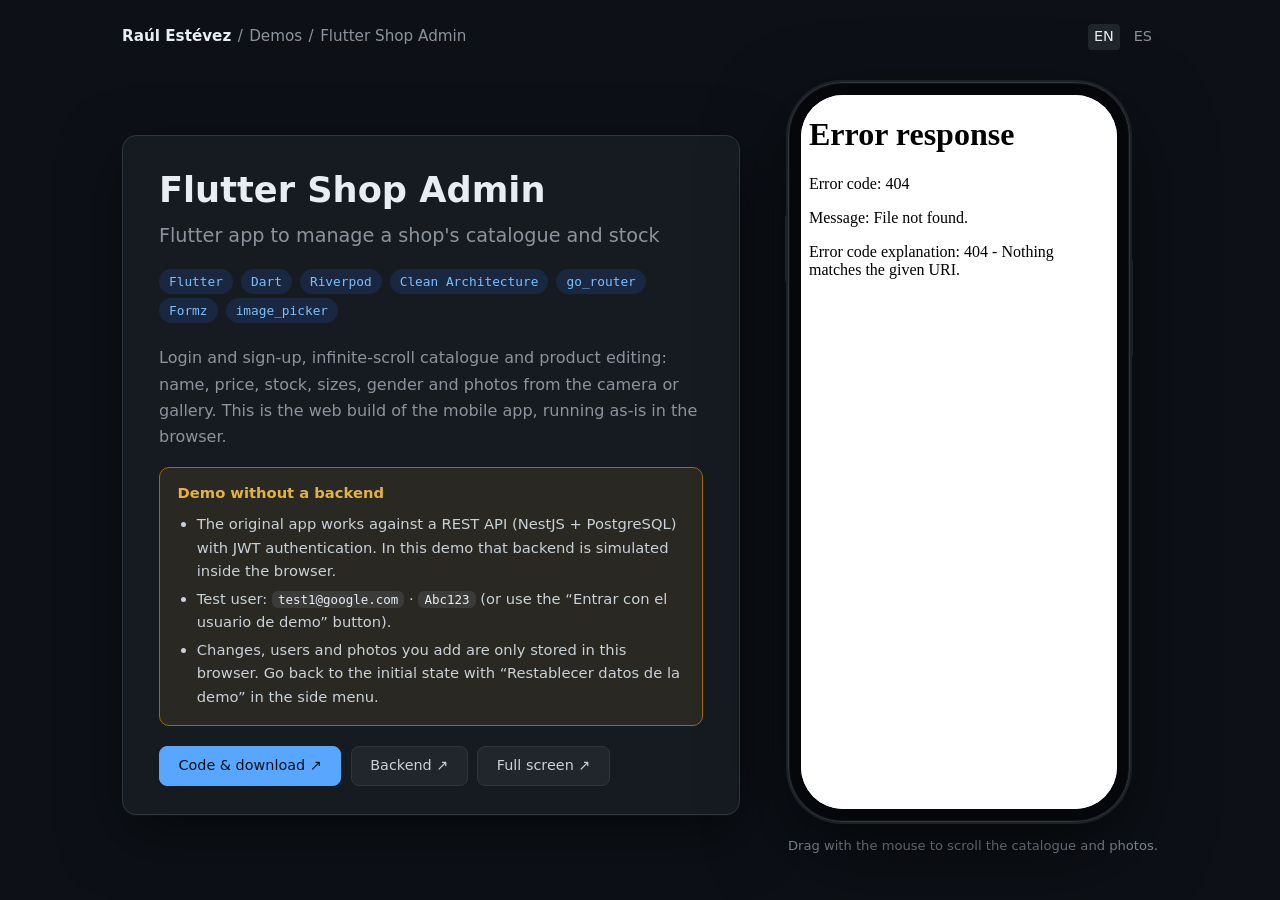
==== showcase/index.html @ 1b55d0d5 "Demo web de Flutter Shop Admin" ====
<!DOCTYPE html>
<html lang="es">
<head>
  <meta charset="UTF-8" />
  <meta name="viewport" content="width=device-width, initial-scale=1, viewport-fit=cover" />
  <title>Flutter Shop Admin · Demo</title>
  <meta name="description" content="Demo web de Flutter Shop Admin, una app Flutter para gestionar el catálogo y el stock de una tienda. Versión con backend simulado en el navegador." />
  <meta name="theme-color" content="#0d1117" />
  <link rel="canonical" href="https://raulesteveza.github.io/demos/Flutter_Shop_Admin/" />
  <link rel="icon" type="image/png" href="app/favicon.png" />
  <!--
    Página de presentación de la demo. Se publica en demos/Flutter_Shop_Admin/ y la app
    Flutter compilada en demos/Flutter_Shop_Admin/app/ (ver .github/workflows/deploy-demo.yml).
    Estilos alineados con https://raulesteveza.github.io (css/styles.css), copiados
    aquí para que la página no dependa de cambios en la web.
  -->
  <style>
    :root {
      --page-bg:    #0d1117;
      --window-bg:  #161b22;
      --text:       #e6edf3;
      --muted:      #8b949e;
      --accent:     #58a6ff;
      --btn-bg:     #21262d;
      --btn-text:   #c9d1d9;
      --btn-hover:  #30363d;
      --border:     #30363d;
      --tag-bg:     #1a2740;
      --tag-text:   #79c0ff;
      --warn-bg:    rgba(210, 153, 34, 0.1);
      --warn-border:#9e6a03;
      --warn-text:  #e3b341;
      --phone-w:    390px;
      --phone-h:    844px;
    }

    :root { color-scheme: dark; }

    *, *::before, *::after { box-sizing: border-box; }

    ::-webkit-scrollbar             { width: 8px; height: 8px; }
    ::-webkit-scrollbar-track       { background: transparent; }
    ::-webkit-scrollbar-thumb       { background: var(--border); border-radius: 4px; }
    ::-webkit-scrollbar-thumb:hover { background: var(--muted); }

    html, body { height: 100%; }

    body {
      margin: 0;
      font-family: system-ui, -apple-system, BlinkMacSystemFont, sans-serif;
      background: var(--page-bg);
      color: var(--text);
      line-height: 1.5;
    }

    ::selection { background: rgba(88, 166, 255, 0.25); color: var(--text); }

    a { color: var(--accent); }

    /* ---------- Cabecera (igual que la web) ---------- */

    .container { max-width: 1100px; margin: 0 auto; padding: 1.5rem 2rem; }

    .nav { display: flex; justify-content: space-between; align-items: center; gap: 1rem; }

    .breadcrumb { display: flex; gap: 0.4rem; align-items: center; font-size: 0.95rem; color: var(--muted); }
    .breadcrumb a { color: inherit; text-decoration: none; transition: color 0.15s; }
    .breadcrumb a:hover { color: var(--text); }
    .breadcrumb .logo { color: var(--text); font-weight: 600; }

    .lang { display: flex; gap: 0.5rem; }
    .lang button {
      background: none; border: 0; cursor: pointer; font: inherit;
      color: var(--muted); font-size: 0.9rem; font-weight: 500;
      padding: 2px 6px; border-radius: 4px; transition: color 0.15s;
    }
    .lang button[aria-pressed="true"] { color: var(--text); background: var(--btn-bg); }
    .lang button:hover { color: var(--text); }

    /* ---------- Escritorio: información + móvil ---------- */

    .stage {
      display: grid;
      grid-template-columns: minmax(0, 1fr) auto;
      gap: 3rem;
      align-items: center;
      padding-top: 0.5rem;
      padding-bottom: 1.5rem;
    }

    .window {
      background: var(--window-bg);
      border: 1px solid var(--border);
      border-radius: 14px;
      box-shadow: 0 20px 60px rgba(0, 0, 0, 0.5), 0 1px 0 rgba(255, 255, 255, 0.04);
      padding: 1.75rem 2.25rem;
    }

    h1 { font-size: 2.2rem; margin: 0 0 0.3rem; }
    h2 { font-size: 1.2rem; font-weight: 400; color: var(--muted); margin: 0 0 1rem; }

    .intro { margin: 0.75rem 0; line-height: 1.65; color: var(--muted); max-width: 560px; }

    .tags { margin: 0.5rem 0 1.25rem; }
    .tag {
      display: inline-block; margin: 2px 3px 2px 0; padding: 3px 10px;
      background: var(--tag-bg); color: var(--tag-text); border-radius: 20px;
      font-size: 0.8rem; font-weight: 500;
      font-family: 'SF Mono', 'Fira Code', 'Cascadia Code', monospace;
    }

    .notice {
      border: 1px solid var(--warn-border);
      background: var(--warn-bg);
      border-radius: 10px;
      padding: 0.8rem 1.1rem;
      margin: 1rem 0;
      font-size: 0.92rem;
      line-height: 1.6;
    }
    .notice strong { color: var(--warn-text); }
    .notice ul { margin: 0.5rem 0 0; padding-left: 1.2rem; color: var(--btn-text); }
    .notice li { margin-bottom: 0.25rem; }
    .notice code {
      font-family: 'SF Mono', 'Fira Code', 'Cascadia Code', monospace; font-size: 0.85em;
      background: rgba(110, 118, 129, 0.25); padding: 1px 6px; border-radius: 6px; color: var(--text);
    }

    .actions { display: flex; flex-wrap: wrap; gap: 0.6rem; margin-top: 1.25rem; }

    .btn {
      display: inline-flex; align-items: center; gap: 0.4rem;
      padding: 0.5rem 1.15rem;
      background: var(--btn-bg); color: var(--btn-text);
      border: 1px solid var(--border); border-radius: 8px;
      text-decoration: none; font: inherit; font-weight: 500; font-size: 0.9rem;
      cursor: pointer;
      transition: background-color 0.15s ease, border-color 0.15s ease;
    }
    .btn:hover { background: var(--btn-hover); border-color: var(--muted); }
    .btn:focus-visible { outline: 2px solid var(--accent); outline-offset: 2px; }
    .btn.primary { background: var(--accent); color: #0d1117; border-color: var(--accent); }
    .btn.primary:hover { background: #79c0ff; border-color: #79c0ff; }

    /* ---------- Marco del teléfono ---------- */

    .phone {
      /* Se ajusta a la altura de la ventana manteniendo la proporción del móvil. */
      height: min(var(--phone-h), calc(100dvh - 10rem));
      aspect-ratio: 390 / 844;
      padding: 12px;
      border-radius: 54px;
      background: #05070a;
      border: 1px solid var(--border);
      box-shadow:
        0 0 0 2px #1c2128,
        0 30px 80px rgba(0, 0, 0, 0.6),
        inset 0 0 0 1px rgba(255, 255, 255, 0.05);
      position: relative;
    }
    /* Botones laterales */
    .phone::before, .phone::after {
      content: ""; position: absolute; width: 3px; border-radius: 2px; background: #1c2128;
    }
    .phone::before { left: -4px; top: 18%; height: 9%; box-shadow: 0 calc(100% + 18px) 0 #1c2128; }
    .phone::after  { right: -4px; top: 24%; height: 13%; }

    .phone iframe {
      display: block; width: 100%; height: 100%;
      border: 0; border-radius: 42px; background: #f8f9ff;
    }

    .hint { text-align: center; color: var(--muted); font-size: 0.82rem; margin-top: 0.9rem; }


    /* ---------- Móvil real: la app a pantalla completa ---------- */

    .mobile-only { display: none; }

    @media (max-width: 760px), (max-height: 560px) {
      body { overflow: hidden; }
      header, .stage { display: none; }
      .mobile-only { display: block; }

      .fullscreen-app {
        position: fixed; inset: 0;
        width: 100vw; height: 100dvh;
        border: 0; background: #f8f9ff;
      }

      /* Botón de información, discreto en el borde derecho */
      .info-fab {
        position: fixed; right: 0; top: 50%; transform: translateY(-50%);
        z-index: 2;
        width: 30px; height: 52px;
        border: 1px solid var(--border); border-right: 0;
        border-radius: 12px 0 0 12px;
        background: rgba(22, 27, 34, 0.85); color: var(--text);
        font: 600 1rem/1 Georgia, serif; cursor: pointer;
        backdrop-filter: blur(6px);
      }

      /* Hoja de información */
      .sheet {
        position: fixed; inset: auto 0 0 0; z-index: 3;
        max-height: 88dvh; overflow-y: auto;
        background: var(--window-bg);
        border-top: 1px solid var(--border);
        border-radius: 18px 18px 0 0;
        padding: 1.25rem 1.25rem calc(1.25rem + env(safe-area-inset-bottom));
        box-shadow: 0 -20px 60px rgba(0, 0, 0, 0.6);
        transform: translateY(105%);
        transition: transform 0.25s ease;
      }
      .sheet.open { transform: none; }
      .sheet-backdrop {
        position: fixed; inset: 0; z-index: 2;
        background: rgba(1, 4, 9, 0.6);
        opacity: 0; pointer-events: none; transition: opacity 0.25s ease;
      }
      .sheet-backdrop.open { opacity: 1; pointer-events: auto; }
      .sheet h1 { font-size: 1.6rem; }
      .sheet .grabber { width: 40px; height: 4px; border-radius: 2px; background: var(--border); margin: -0.25rem auto 1rem; }
      .sheet .actions .btn { flex: 1 1 auto; justify-content: center; }
    }
  </style>
</head>
<body>

  <!-- ========== Escritorio ========== -->

  <header class="container">
    <nav class="nav">
      <div class="breadcrumb">
        <a class="logo" href="/">Raúl Estévez</a>
        <span aria-hidden="true">/</span>
        <a href="/demos/" data-i18n="demos">Demos</a>
        <span aria-hidden="true">/</span>
        <span>Flutter Shop Admin</span>
      </div>
      <div class="lang" role="group" aria-label="Idioma / Language">
        <button type="button" data-lang="en">EN</button>
        <button type="button" data-lang="es">ES</button>
      </div>
    </nav>
  </header>

  <main class="container stage">
    <section class="window">
      <!-- La ficha se rellena desde la plantilla #info para compartirla con la versión móvil. -->
      <div data-info></div>
    </section>

    <div>
      <div class="phone">
        <iframe id="desktop-app" title="Flutter Shop Admin" loading="eager" allow="clipboard-write"></iframe>
      </div>
      <p class="hint" data-i18n="hint">Arrastra con el ratón para desplazarte por los carruseles.</p>
    </div>
  </main>

  <!-- ========== Móvil real ========== -->

  <div class="mobile-only">
    <iframe id="mobile-app" class="fullscreen-app" title="Flutter Shop Admin"></iframe>
    <button type="button" class="info-fab" aria-label="Información" data-open-sheet>i</button>
    <div class="sheet-backdrop" data-close-sheet></div>
    <aside class="sheet" aria-label="Información">
      <div class="grabber"></div>
      <div data-info></div>
      <div class="actions">
        <button type="button" class="btn primary" data-close-sheet data-i18n="view_demo">Ver la demo</button>
      </div>
    </aside>
  </div>

  <!-- Ficha de la demo (común a escritorio y móvil) -->
  <template id="info">
    <h1>Flutter Shop Admin</h1>
    <h2 data-i18n="subtitle">App Flutter para gestionar el catálogo y el stock de una tienda</h2>

    <div class="tags">
      <span class="tag">Flutter</span>
      <span class="tag">Dart</span>
      <span class="tag">Riverpod</span>
      <span class="tag">Clean Architecture</span>
      <span class="tag">go_router</span>
      <span class="tag">Formz</span>
      <span class="tag">image_picker</span>
    </div>

    <p class="intro" data-i18n="intro">
      Inicio de sesión y registro, catálogo con scroll infinito y edición de cada
      producto: nombre, precio, stock, tallas, género y fotos desde la cámara o
      la galería. Esta es la versión web de la app móvil, ejecutándose tal cual en el navegador.
    </p>

    <div class="notice">
      <strong data-i18n="notice_title">Demo sin backend</strong>
      <ul>
        <li data-i18n="notice_api">La app original trabaja contra una API REST (NestJS + PostgreSQL) con autenticación JWT. En esta demo ese backend se simula dentro del navegador.</li>
        <li><span data-i18n="notice_user">Usuario de prueba:</span> <code>test1@google.com</code> · <code>Abc123</code> <span data-i18n="notice_user_hint">(o usa el botón «Entrar con el usuario de demo»).</span></li>
        <li data-i18n="notice_storage">Los cambios, usuarios y fotos que añadas se guardan solo en este navegador. Puedes volver al estado inicial con «Restablecer datos de la demo» en el menú lateral.</li>
      </ul>
    </div>

    <div class="actions">
      <a class="btn primary" href="https://github.com/RaulEstevezA/Flutter_Shop_Admin" target="_blank" rel="noopener" data-i18n="code">Código y descarga ↗</a>
      <a class="btn" href="https://github.com/RaulEstevezA/Flutter_Shop_Admin_Backend" target="_blank" rel="noopener" data-i18n="backend">Backend ↗</a>
      <a class="btn" href="app/" target="_blank" rel="noopener" data-i18n="fullscreen">Pantalla completa ↗</a>
    </div>
  </template>


  <script>
    (function () {
      var APP_URL = 'app/';

      var texts = {
        es: {
          demos: 'Demos',
          hint: 'Arrastra con el ratón para desplazarte por el catálogo y las fotos.',
          subtitle: 'App Flutter para gestionar el catálogo y el stock de una tienda',
          intro: 'Inicio de sesión y registro, catálogo con scroll infinito y edición de cada producto: nombre, precio, stock, tallas, género y fotos desde la cámara o la galería. Esta es la versión web de la app móvil, ejecutándose tal cual en el navegador.',
          notice_title: 'Demo sin backend',
          notice_api: 'La app original trabaja contra una API REST (NestJS + PostgreSQL) con autenticación JWT. En esta demo ese backend se simula dentro del navegador.',
          notice_user: 'Usuario de prueba:',
          notice_user_hint: '(o usa el botón «Entrar con el usuario de demo»).',
          notice_storage: 'Los cambios, usuarios y fotos que añadas se guardan solo en este navegador. Puedes volver al estado inicial con «Restablecer datos de la demo» en el menú lateral.',
          code: 'Código y descarga ↗',
          backend: 'Backend ↗',
          fullscreen: 'Pantalla completa ↗',
          view_demo: 'Ver la demo'
        },
        en: {
          demos: 'Demos',
          hint: 'Drag with the mouse to scroll the catalogue and photos.',
          subtitle: 'Flutter app to manage a shop\'s catalogue and stock',
          intro: 'Login and sign-up, infinite-scroll catalogue and product editing: name, price, stock, sizes, gender and photos from the camera or gallery. This is the web build of the mobile app, running as-is in the browser.',
          notice_title: 'Demo without a backend',
          notice_api: 'The original app works against a REST API (NestJS + PostgreSQL) with JWT authentication. In this demo that backend is simulated inside the browser.',
          notice_user: 'Test user:',
          notice_user_hint: '(or use the “Entrar con el usuario de demo” button).',
          notice_storage: 'Changes, users and photos you add are only stored in this browser. Go back to the initial state with “Restablecer datos de la demo” in the side menu.',
          code: 'Code & download ↗',
          backend: 'Backend ↗',
          fullscreen: 'Full screen ↗',
          view_demo: 'View demo'
        }
      };

      // --- Idioma: misma preferencia que la web (localStorage 'lang') ---

      function readLang() {
        try {
          var stored = localStorage.getItem('lang');
          if (stored === 'es' || stored === 'en') return stored;
        } catch (e) {}
        return (navigator.language || '').slice(0, 2).toLowerCase() === 'es' ? 'es' : 'en';
      }

      var lang = readLang();

      function t(key) { return texts[lang][key] || texts.es[key] || key; }

      function applyLang() {
        document.documentElement.lang = lang;
        document.querySelectorAll('[data-i18n]').forEach(function (el) {
          el.textContent = t(el.dataset.i18n);
        });
        document.querySelectorAll('.lang button').forEach(function (button) {
          button.setAttribute('aria-pressed', String(button.dataset.lang === lang));
        });
      }

      document.querySelectorAll('.lang button').forEach(function (button) {
        button.addEventListener('click', function () {
          lang = button.dataset.lang;
          try { localStorage.setItem('lang', lang); } catch (e) {}
          applyLang();
        });
      });

      // --- Ficha compartida ---

      var template = document.getElementById('info');
      document.querySelectorAll('[data-info]').forEach(function (slot) {
        slot.appendChild(template.content.cloneNode(true));
      });

      // --- Una sola instancia de la app: en el marco o a pantalla completa ---

      var mobileQuery = window.matchMedia('(max-width: 760px), (max-height: 560px)');
      var desktopFrame = document.getElementById('desktop-app');
      var mobileFrame = document.getElementById('mobile-app');

      function mountApp() {
        var active = mobileQuery.matches ? mobileFrame : desktopFrame;
        var inactive = mobileQuery.matches ? desktopFrame : mobileFrame;
        if (inactive.getAttribute('src')) inactive.removeAttribute('src');
        if (!active.getAttribute('src')) active.setAttribute('src', APP_URL);
      }

      mountApp();
      mobileQuery.addEventListener('change', mountApp);

      // --- Hoja de información (móvil): se muestra una vez por sesión ---

      var sheet = document.querySelector('.sheet');
      var backdrop = document.querySelector('.sheet-backdrop');

      function setSheet(open) {
        sheet.classList.toggle('open', open);
        backdrop.classList.toggle('open', open);
      }

      document.querySelectorAll('[data-open-sheet]').forEach(function (el) {
        el.addEventListener('click', function () { setSheet(true); });
      });
      document.querySelectorAll('[data-close-sheet]').forEach(function (el) {
        el.addEventListener('click', function () { setSheet(false); });
      });

      if (mobileQuery.matches) {
        var seen = false;
        try { seen = sessionStorage.getItem('shop-admin-demo-sheet') === '1'; } catch (e) {}
        if (!seen) {
          setSheet(true);
          try { sessionStorage.setItem('shop-admin-demo-sheet', '1'); } catch (e) {}
        }
      }


      applyLang();
    })();
  </script>
</body>
</html>
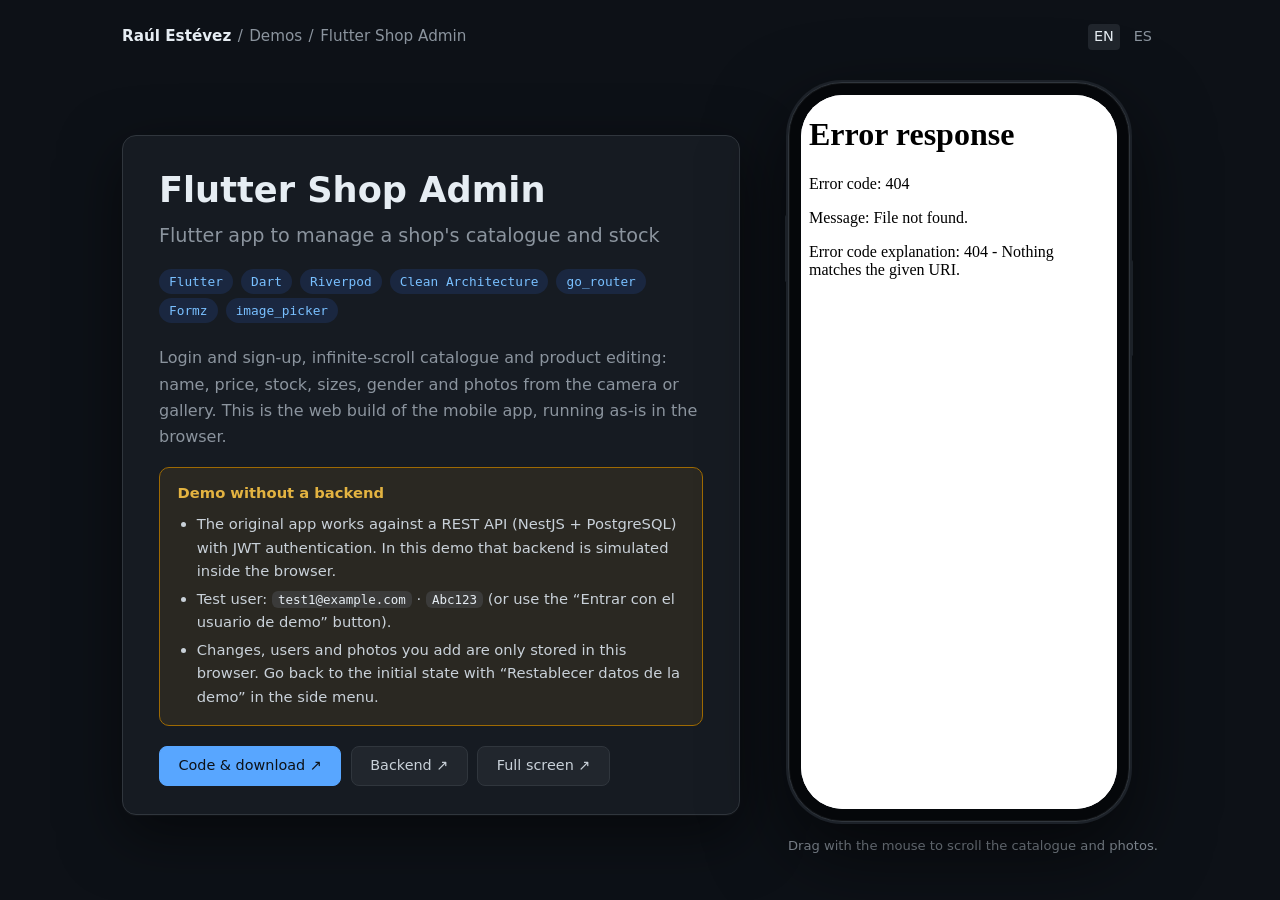
==== commit b3ca7325: "Add initial catalog and generation script for products and users - Created `catalog.json` with user " ====
--- a/showcase/index.html
+++ b/showcase/index.html
@@ -299,7 +299,7 @@
       <strong data-i18n="notice_title">Demo sin backend</strong>
       <ul>
         <li data-i18n="notice_api">La app original trabaja contra una API REST (NestJS + PostgreSQL) con autenticación JWT. En esta demo ese backend se simula dentro del navegador.</li>
-        <li><span data-i18n="notice_user">Usuario de prueba:</span> <code>test1@google.com</code> · <code>Abc123</code> <span data-i18n="notice_user_hint">(o usa el botón «Entrar con el usuario de demo»).</span></li>
+        <li><span data-i18n="notice_user">Usuario de prueba:</span> <code>test1@example.com</code> · <code>Abc123</code> <span data-i18n="notice_user_hint">(o usa el botón «Entrar con el usuario de demo»).</span></li>
         <li data-i18n="notice_storage">Los cambios, usuarios y fotos que añadas se guardan solo en este navegador. Puedes volver al estado inicial con «Restablecer datos de la demo» en el menú lateral.</li>
       </ul>
     </div>
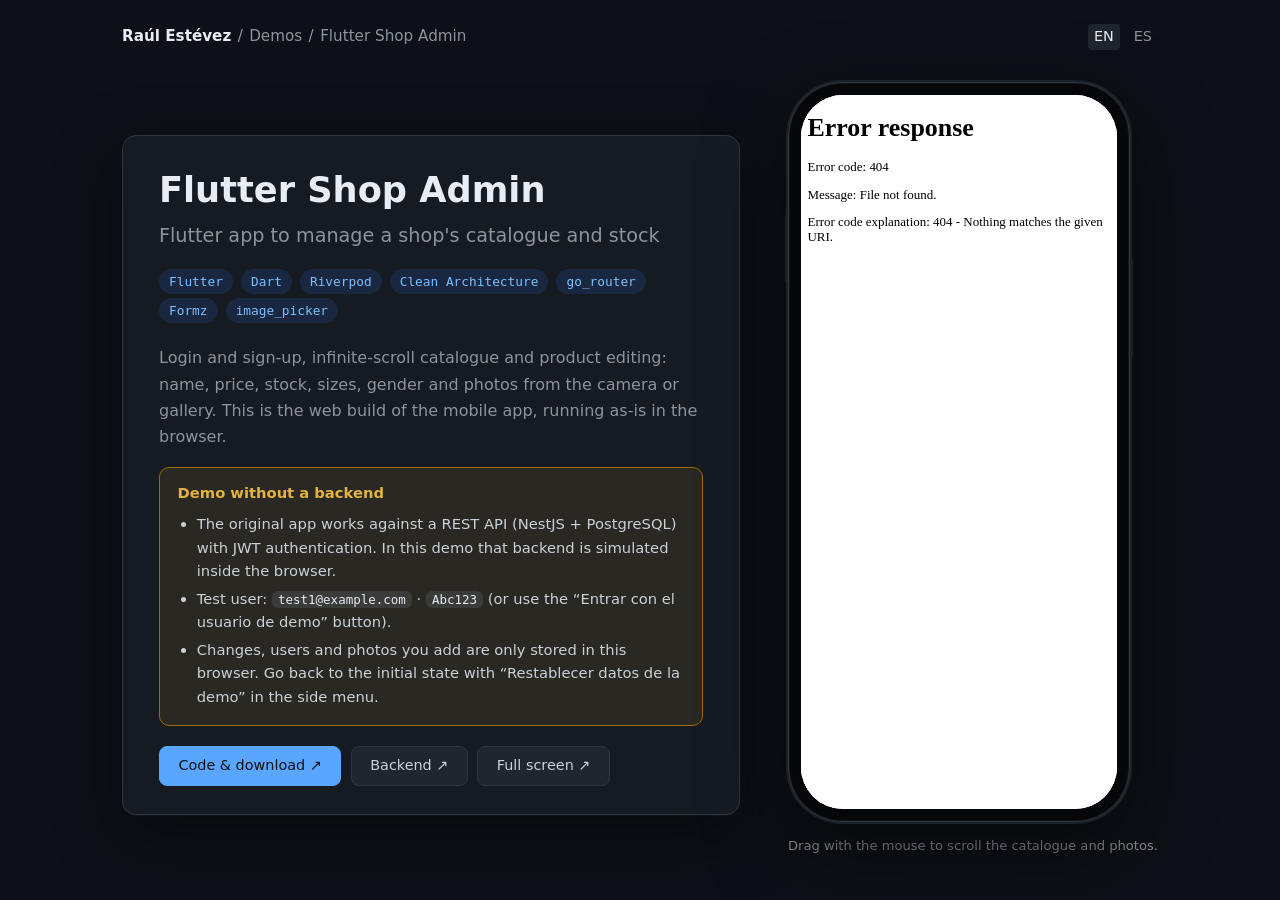
==== commit 8ff4dd9a: "Mejorar la adaptabilidad de la interfaz en pantallas estrechas y ajustar el ancho del menú de navega" ====
--- a/showcase/index.html
+++ b/showcase/index.html
@@ -32,6 +32,8 @@
       --warn-text:  #e3b341;
       --phone-w:    390px;
       --phone-h:    844px;
+      --app-w:      390px;
+      --app-h:      844px;
     }
 
     :root { color-scheme: dark; }
@@ -165,9 +167,18 @@
     .phone::before { left: -4px; top: 18%; height: 9%; box-shadow: 0 calc(100% + 18px) 0 #1c2128; }
     .phone::after  { right: -4px; top: 24%; height: 13%; }
 
-    .phone iframe {
-      display: block; width: 100%; height: 100%;
-      border: 0; border-radius: 42px; background: #f8f9ff;
+    /* La app se ejecuta siempre a tamaño de móvil real (--app-w × --app-h) y se
+       escala para caber en el marco: así se maqueta igual que en un teléfono en
+       vez de en una ventana más estrecha que cualquier móvil. */
+    .screen {
+      position: relative; width: 100%; height: 100%;
+      overflow: hidden; border-radius: 42px; background: #f8f9ff;
+    }
+    .screen iframe {
+      position: absolute; top: 0; left: 0;
+      width: var(--app-w); height: var(--app-h);
+      border: 0; background: #f8f9ff;
+      transform: scale(var(--k, 1)); transform-origin: 0 0;
     }
 
     .hint { text-align: center; color: var(--muted); font-size: 0.82rem; margin-top: 0.9rem; }
@@ -253,7 +264,9 @@
 
     <div>
       <div class="phone">
-        <iframe id="desktop-app" title="Flutter Shop Admin" loading="eager" allow="clipboard-write"></iframe>
+        <div class="screen">
+          <iframe id="desktop-app" title="Flutter Shop Admin" loading="eager" allow="clipboard-write"></iframe>
+        </div>
       </div>
       <p class="hint" data-i18n="hint">Arrastra con el ratón para desplazarte por los carruseles.</p>
     </div>
@@ -404,6 +417,17 @@
       mountApp();
       mobileQuery.addEventListener('change', mountApp);
 
+      // Escala de la app dentro del marco (ver .screen en el CSS).
+      var screenEl = desktopFrame.parentElement;
+      function fitApp() {
+        var k = Math.min(screenEl.clientWidth / 390, screenEl.clientHeight / 844);
+        screenEl.style.setProperty('--k', k || 1);
+        // La altura de la app se ajusta a la del marco para no dejar huecos por redondeo.
+        screenEl.style.setProperty('--app-h', (k ? screenEl.clientHeight / k : 844) + 'px');
+      }
+      if (window.ResizeObserver) new ResizeObserver(fitApp).observe(screenEl);
+      fitApp();
+
       // --- Hoja de información (móvil): se muestra una vez por sesión ---
 
       var sheet = document.querySelector('.sheet');
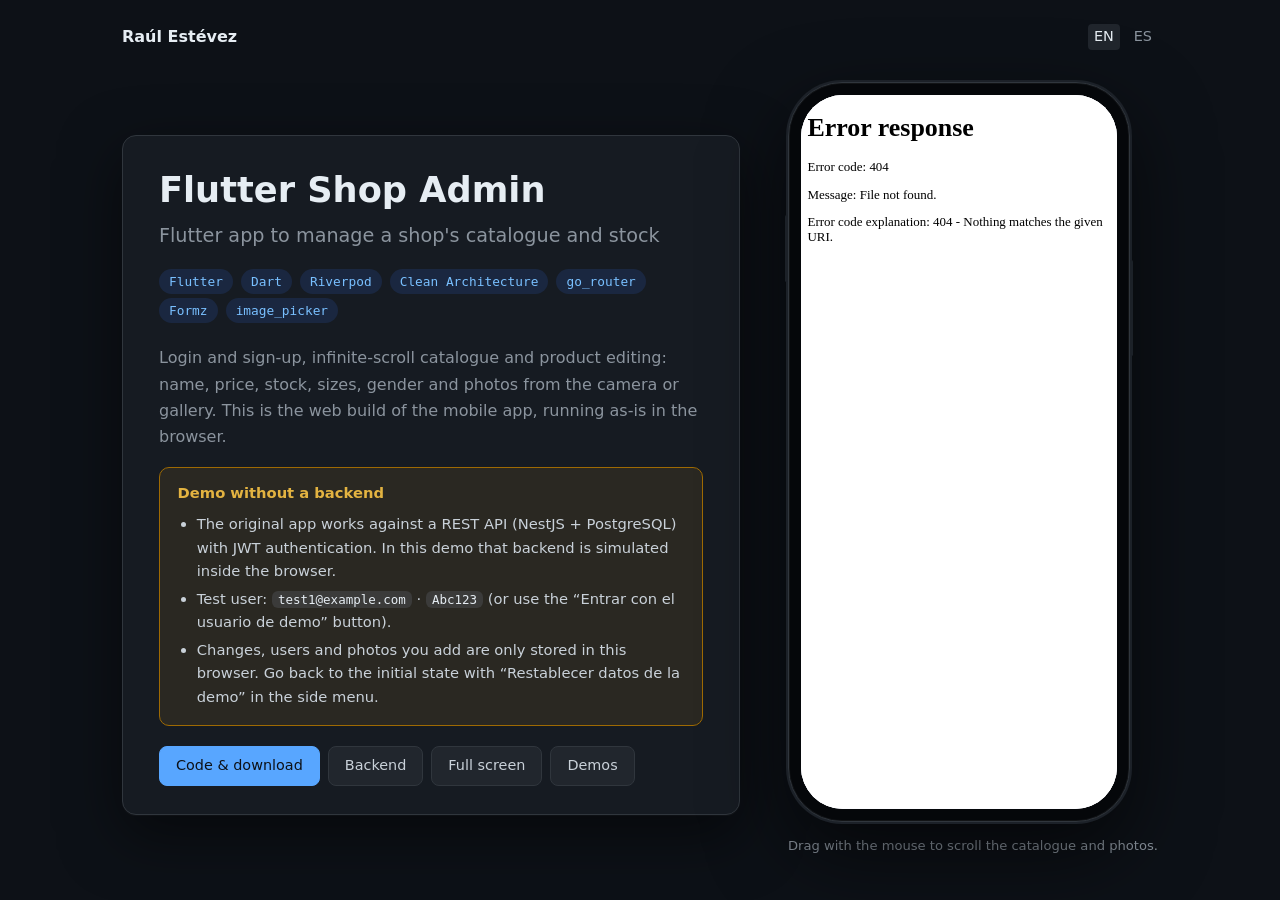
==== commit f160990f: "Actualizar enlaces y mejorar la redacción en los archivos README y HTML" ====
--- a/showcase/index.html
+++ b/showcase/index.html
@@ -65,10 +65,8 @@
 
     .nav { display: flex; justify-content: space-between; align-items: center; gap: 1rem; }
 
-    .breadcrumb { display: flex; gap: 0.4rem; align-items: center; font-size: 0.95rem; color: var(--muted); }
-    .breadcrumb a { color: inherit; text-decoration: none; transition: color 0.15s; }
-    .breadcrumb a:hover { color: var(--text); }
-    .breadcrumb .logo { color: var(--text); font-weight: 600; }
+    .logo { color: var(--text); font-weight: 600; text-decoration: none; transition: opacity 0.15s; }
+    .logo:hover { opacity: 0.75; }
 
     .lang { display: flex; gap: 0.5rem; }
     .lang button {
@@ -128,11 +126,11 @@
       background: rgba(110, 118, 129, 0.25); padding: 1px 6px; border-radius: 6px; color: var(--text);
     }
 
-    .actions { display: flex; flex-wrap: wrap; gap: 0.6rem; margin-top: 1.25rem; }
+    .actions { display: flex; flex-wrap: wrap; gap: 0.5rem; margin-top: 1.25rem; }
 
     .btn {
       display: inline-flex; align-items: center; gap: 0.4rem;
-      padding: 0.5rem 1.15rem;
+      padding: 0.5rem 1rem;
       background: var(--btn-bg); color: var(--btn-text);
       border: 1px solid var(--border); border-radius: 8px;
       text-decoration: none; font: inherit; font-weight: 500; font-size: 0.9rem;
@@ -242,13 +240,7 @@
 
   <header class="container">
     <nav class="nav">
-      <div class="breadcrumb">
-        <a class="logo" href="/">Raúl Estévez</a>
-        <span aria-hidden="true">/</span>
-        <a href="/demos/" data-i18n="demos">Demos</a>
-        <span aria-hidden="true">/</span>
-        <span>Flutter Shop Admin</span>
-      </div>
+      <a class="logo" href="/">Raúl Estévez</a>
       <div class="lang" role="group" aria-label="Idioma / Language">
         <button type="button" data-lang="en">EN</button>
         <button type="button" data-lang="es">ES</button>
@@ -318,9 +310,10 @@
     </div>
 
     <div class="actions">
-      <a class="btn primary" href="https://github.com/RaulEstevezA/Flutter_Shop_Admin" target="_blank" rel="noopener" data-i18n="code">Código y descarga ↗</a>
-      <a class="btn" href="https://github.com/RaulEstevezA/Flutter_Shop_Admin_Backend" target="_blank" rel="noopener" data-i18n="backend">Backend ↗</a>
-      <a class="btn" href="app/" target="_blank" rel="noopener" data-i18n="fullscreen">Pantalla completa ↗</a>
+      <a class="btn primary" href="https://github.com/RaulEstevezA/Flutter_Shop_Admin" target="_blank" rel="noopener" data-i18n="code">Código y descarga</a>
+      <a class="btn" href="https://github.com/RaulEstevezA/Flutter_Shop_Admin_Backend" target="_blank" rel="noopener" data-i18n="backend">Backend</a>
+      <a class="btn" href="app/" target="_blank" rel="noopener" data-i18n="fullscreen">Pantalla completa</a>
+      <a class="btn" href="https://raulesteveza.github.io/demos/" data-i18n="demos">Demos</a>
     </div>
   </template>
 
@@ -331,7 +324,6 @@
 
       var texts = {
         es: {
-          demos: 'Demos',
           hint: 'Arrastra con el ratón para desplazarte por el catálogo y las fotos.',
           subtitle: 'App Flutter para gestionar el catálogo y el stock de una tienda',
           intro: 'Inicio de sesión y registro, catálogo con scroll infinito y edición de cada producto: nombre, precio, stock, tallas, género y fotos desde la cámara o la galería. Esta es la versión web de la app móvil, ejecutándose tal cual en el navegador.',
@@ -340,13 +332,13 @@
           notice_user: 'Usuario de prueba:',
           notice_user_hint: '(o usa el botón «Entrar con el usuario de demo»).',
           notice_storage: 'Los cambios, usuarios y fotos que añadas se guardan solo en este navegador. Puedes volver al estado inicial con «Restablecer datos de la demo» en el menú lateral.',
-          code: 'Código y descarga ↗',
-          backend: 'Backend ↗',
-          fullscreen: 'Pantalla completa ↗',
+          code: 'Código y descarga',
+          backend: 'Backend',
+          fullscreen: 'Pantalla completa',
+          demos: 'Demos',
           view_demo: 'Ver la demo'
         },
         en: {
-          demos: 'Demos',
           hint: 'Drag with the mouse to scroll the catalogue and photos.',
           subtitle: 'Flutter app to manage a shop\'s catalogue and stock',
           intro: 'Login and sign-up, infinite-scroll catalogue and product editing: name, price, stock, sizes, gender and photos from the camera or gallery. This is the web build of the mobile app, running as-is in the browser.',
@@ -355,9 +347,10 @@
           notice_user: 'Test user:',
           notice_user_hint: '(or use the “Entrar con el usuario de demo” button).',
           notice_storage: 'Changes, users and photos you add are only stored in this browser. Go back to the initial state with “Restablecer datos de la demo” in the side menu.',
-          code: 'Code & download ↗',
-          backend: 'Backend ↗',
-          fullscreen: 'Full screen ↗',
+          code: 'Code & download',
+          backend: 'Backend',
+          fullscreen: 'Full screen',
+          demos: 'Demos',
           view_demo: 'View demo'
         }
       };
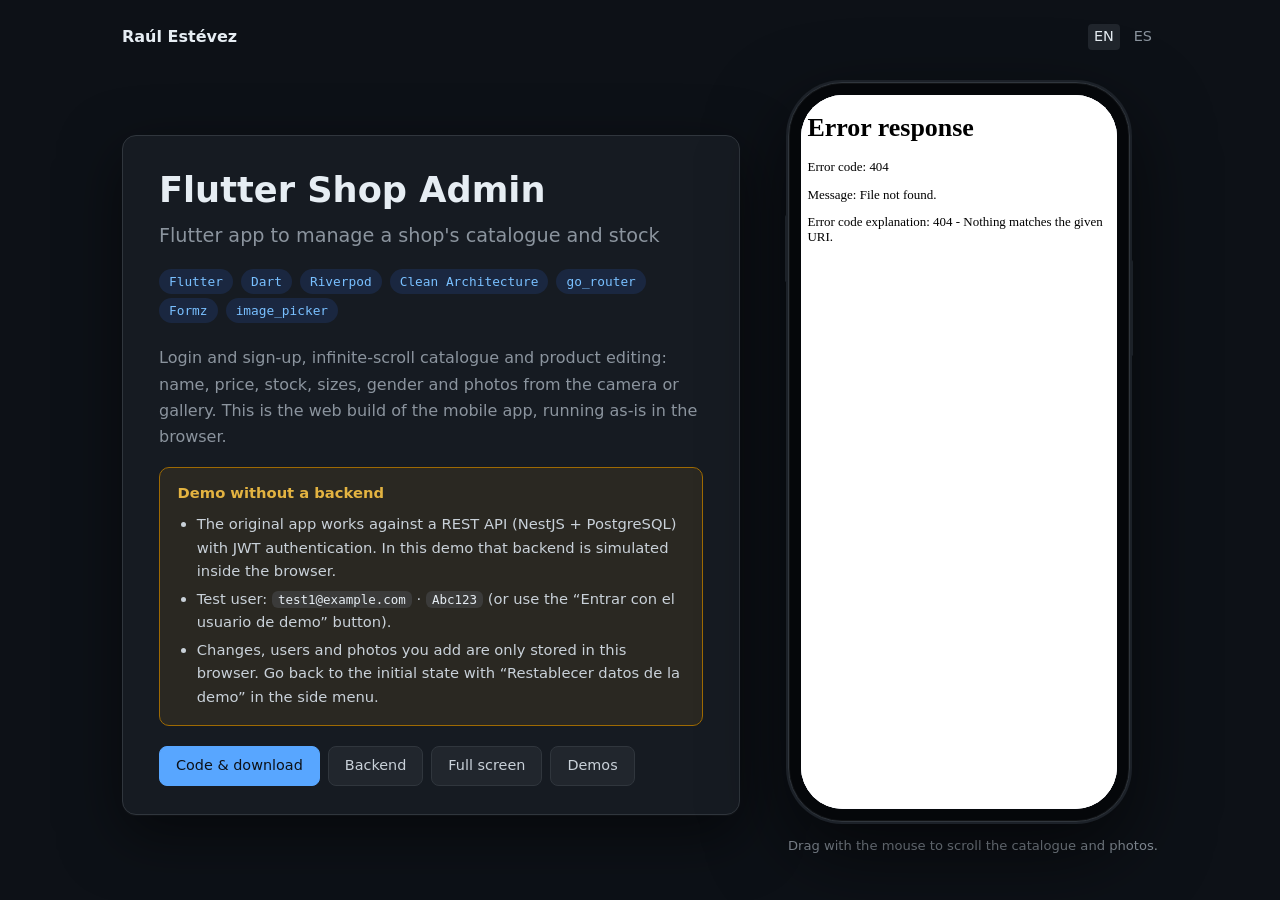
==== commit 81f927b9: "Agregar verificación de Cloudflare Web Analytics en los archivos HTML" ====
--- a/showcase/index.html
+++ b/showcase/index.html
@@ -14,225 +14,7 @@
     Estilos alineados con https://raulesteveza.github.io (css/styles.css), copiados
     aquí para que la página no dependa de cambios en la web.
   -->
-  <style>
-    :root {
-      --page-bg:    #0d1117;
-      --window-bg:  #161b22;
-      --text:       #e6edf3;
-      --muted:      #8b949e;
-      --accent:     #58a6ff;
-      --btn-bg:     #21262d;
-      --btn-text:   #c9d1d9;
-      --btn-hover:  #30363d;
-      --border:     #30363d;
-      --tag-bg:     #1a2740;
-      --tag-text:   #79c0ff;
-      --warn-bg:    rgba(210, 153, 34, 0.1);
-      --warn-border:#9e6a03;
-      --warn-text:  #e3b341;
-      --phone-w:    390px;
-      --phone-h:    844px;
-      --app-w:      390px;
-      --app-h:      844px;
-    }
-
-    :root { color-scheme: dark; }
-
-    *, *::before, *::after { box-sizing: border-box; }
-
-    ::-webkit-scrollbar             { width: 8px; height: 8px; }
-    ::-webkit-scrollbar-track       { background: transparent; }
-    ::-webkit-scrollbar-thumb       { background: var(--border); border-radius: 4px; }
-    ::-webkit-scrollbar-thumb:hover { background: var(--muted); }
-
-    html, body { height: 100%; }
-
-    body {
-      margin: 0;
-      font-family: system-ui, -apple-system, BlinkMacSystemFont, sans-serif;
-      background: var(--page-bg);
-      color: var(--text);
-      line-height: 1.5;
-    }
-
-    ::selection { background: rgba(88, 166, 255, 0.25); color: var(--text); }
-
-    a { color: var(--accent); }
-
-    /* ---------- Cabecera (igual que la web) ---------- */
-
-    .container { max-width: 1100px; margin: 0 auto; padding: 1.5rem 2rem; }
-
-    .nav { display: flex; justify-content: space-between; align-items: center; gap: 1rem; }
-
-    .logo { color: var(--text); font-weight: 600; text-decoration: none; transition: opacity 0.15s; }
-    .logo:hover { opacity: 0.75; }
-
-    .lang { display: flex; gap: 0.5rem; }
-    .lang button {
-      background: none; border: 0; cursor: pointer; font: inherit;
-      color: var(--muted); font-size: 0.9rem; font-weight: 500;
-      padding: 2px 6px; border-radius: 4px; transition: color 0.15s;
-    }
-    .lang button[aria-pressed="true"] { color: var(--text); background: var(--btn-bg); }
-    .lang button:hover { color: var(--text); }
-
-    /* ---------- Escritorio: información + móvil ---------- */
-
-    .stage {
-      display: grid;
-      grid-template-columns: minmax(0, 1fr) auto;
-      gap: 3rem;
-      align-items: center;
-      padding-top: 0.5rem;
-      padding-bottom: 1.5rem;
-    }
-
-    .window {
-      background: var(--window-bg);
-      border: 1px solid var(--border);
-      border-radius: 14px;
-      box-shadow: 0 20px 60px rgba(0, 0, 0, 0.5), 0 1px 0 rgba(255, 255, 255, 0.04);
-      padding: 1.75rem 2.25rem;
-    }
-
-    h1 { font-size: 2.2rem; margin: 0 0 0.3rem; }
-    h2 { font-size: 1.2rem; font-weight: 400; color: var(--muted); margin: 0 0 1rem; }
-
-    .intro { margin: 0.75rem 0; line-height: 1.65; color: var(--muted); max-width: 560px; }
-
-    .tags { margin: 0.5rem 0 1.25rem; }
-    .tag {
-      display: inline-block; margin: 2px 3px 2px 0; padding: 3px 10px;
-      background: var(--tag-bg); color: var(--tag-text); border-radius: 20px;
-      font-size: 0.8rem; font-weight: 500;
-      font-family: 'SF Mono', 'Fira Code', 'Cascadia Code', monospace;
-    }
-
-    .notice {
-      border: 1px solid var(--warn-border);
-      background: var(--warn-bg);
-      border-radius: 10px;
-      padding: 0.8rem 1.1rem;
-      margin: 1rem 0;
-      font-size: 0.92rem;
-      line-height: 1.6;
-    }
-    .notice strong { color: var(--warn-text); }
-    .notice ul { margin: 0.5rem 0 0; padding-left: 1.2rem; color: var(--btn-text); }
-    .notice li { margin-bottom: 0.25rem; }
-    .notice code {
-      font-family: 'SF Mono', 'Fira Code', 'Cascadia Code', monospace; font-size: 0.85em;
-      background: rgba(110, 118, 129, 0.25); padding: 1px 6px; border-radius: 6px; color: var(--text);
-    }
-
-    .actions { display: flex; flex-wrap: wrap; gap: 0.5rem; margin-top: 1.25rem; }
-
-    .btn {
-      display: inline-flex; align-items: center; gap: 0.4rem;
-      padding: 0.5rem 1rem;
-      background: var(--btn-bg); color: var(--btn-text);
-      border: 1px solid var(--border); border-radius: 8px;
-      text-decoration: none; font: inherit; font-weight: 500; font-size: 0.9rem;
-      cursor: pointer;
-      transition: background-color 0.15s ease, border-color 0.15s ease;
-    }
-    .btn:hover { background: var(--btn-hover); border-color: var(--muted); }
-    .btn:focus-visible { outline: 2px solid var(--accent); outline-offset: 2px; }
-    .btn.primary { background: var(--accent); color: #0d1117; border-color: var(--accent); }
-    .btn.primary:hover { background: #79c0ff; border-color: #79c0ff; }
-
-    /* ---------- Marco del teléfono ---------- */
-
-    .phone {
-      /* Se ajusta a la altura de la ventana manteniendo la proporción del móvil. */
-      height: min(var(--phone-h), calc(100dvh - 10rem));
-      aspect-ratio: 390 / 844;
-      padding: 12px;
-      border-radius: 54px;
-      background: #05070a;
-      border: 1px solid var(--border);
-      box-shadow:
-        0 0 0 2px #1c2128,
-        0 30px 80px rgba(0, 0, 0, 0.6),
-        inset 0 0 0 1px rgba(255, 255, 255, 0.05);
-      position: relative;
-    }
-    /* Botones laterales */
-    .phone::before, .phone::after {
-      content: ""; position: absolute; width: 3px; border-radius: 2px; background: #1c2128;
-    }
-    .phone::before { left: -4px; top: 18%; height: 9%; box-shadow: 0 calc(100% + 18px) 0 #1c2128; }
-    .phone::after  { right: -4px; top: 24%; height: 13%; }
-
-    /* La app se ejecuta siempre a tamaño de móvil real (--app-w × --app-h) y se
-       escala para caber en el marco: así se maqueta igual que en un teléfono en
-       vez de en una ventana más estrecha que cualquier móvil. */
-    .screen {
-      position: relative; width: 100%; height: 100%;
-      overflow: hidden; border-radius: 42px; background: #f8f9ff;
-    }
-    .screen iframe {
-      position: absolute; top: 0; left: 0;
-      width: var(--app-w); height: var(--app-h);
-      border: 0; background: #f8f9ff;
-      transform: scale(var(--k, 1)); transform-origin: 0 0;
-    }
-
-    .hint { text-align: center; color: var(--muted); font-size: 0.82rem; margin-top: 0.9rem; }
-
-
-    /* ---------- Móvil real: la app a pantalla completa ---------- */
-
-    .mobile-only { display: none; }
-
-    @media (max-width: 760px), (max-height: 560px) {
-      body { overflow: hidden; }
-      header, .stage { display: none; }
-      .mobile-only { display: block; }
-
-      .fullscreen-app {
-        position: fixed; inset: 0;
-        width: 100vw; height: 100dvh;
-        border: 0; background: #f8f9ff;
-      }
-
-      /* Botón de información, discreto en el borde derecho */
-      .info-fab {
-        position: fixed; right: 0; top: 50%; transform: translateY(-50%);
-        z-index: 2;
-        width: 30px; height: 52px;
-        border: 1px solid var(--border); border-right: 0;
-        border-radius: 12px 0 0 12px;
-        background: rgba(22, 27, 34, 0.85); color: var(--text);
-        font: 600 1rem/1 Georgia, serif; cursor: pointer;
-        backdrop-filter: blur(6px);
-      }
-
-      /* Hoja de información */
-      .sheet {
-        position: fixed; inset: auto 0 0 0; z-index: 3;
-        max-height: 88dvh; overflow-y: auto;
-        background: var(--window-bg);
-        border-top: 1px solid var(--border);
-        border-radius: 18px 18px 0 0;
-        padding: 1.25rem 1.25rem calc(1.25rem + env(safe-area-inset-bottom));
-        box-shadow: 0 -20px 60px rgba(0, 0, 0, 0.6);
-        transform: translateY(105%);
-        transition: transform 0.25s ease;
-      }
-      .sheet.open { transform: none; }
-      .sheet-backdrop {
-        position: fixed; inset: 0; z-index: 2;
-        background: rgba(1, 4, 9, 0.6);
-        opacity: 0; pointer-events: none; transition: opacity 0.25s ease;
-      }
-      .sheet-backdrop.open { opacity: 1; pointer-events: auto; }
-      .sheet h1 { font-size: 1.6rem; }
-      .sheet .grabber { width: 40px; height: 4px; border-radius: 2px; background: var(--border); margin: -0.25rem auto 1rem; }
-      .sheet .actions .btn { flex: 1 1 auto; justify-content: center; }
-    }
-  </style>
+  <link rel="stylesheet" href="styles.css" />
 </head>
 <body>
 
@@ -317,139 +99,14 @@
     </div>
   </template>
 
+  <script type="module" src="js/main.js"></script>
 
-  <script>
-    (function () {
-      var APP_URL = 'app/';
-
-      var texts = {
-        es: {
-          hint: 'Arrastra con el ratón para desplazarte por el catálogo y las fotos.',
-          subtitle: 'App Flutter para gestionar el catálogo y el stock de una tienda',
-          intro: 'Inicio de sesión y registro, catálogo con scroll infinito y edición de cada producto: nombre, precio, stock, tallas, género y fotos desde la cámara o la galería. Esta es la versión web de la app móvil, ejecutándose tal cual en el navegador.',
-          notice_title: 'Demo sin backend',
-          notice_api: 'La app original trabaja contra una API REST (NestJS + PostgreSQL) con autenticación JWT. En esta demo ese backend se simula dentro del navegador.',
-          notice_user: 'Usuario de prueba:',
-          notice_user_hint: '(o usa el botón «Entrar con el usuario de demo»).',
-          notice_storage: 'Los cambios, usuarios y fotos que añadas se guardan solo en este navegador. Puedes volver al estado inicial con «Restablecer datos de la demo» en el menú lateral.',
-          code: 'Código y descarga',
-          backend: 'Backend',
-          fullscreen: 'Pantalla completa',
-          demos: 'Demos',
-          view_demo: 'Ver la demo'
-        },
-        en: {
-          hint: 'Drag with the mouse to scroll the catalogue and photos.',
-          subtitle: 'Flutter app to manage a shop\'s catalogue and stock',
-          intro: 'Login and sign-up, infinite-scroll catalogue and product editing: name, price, stock, sizes, gender and photos from the camera or gallery. This is the web build of the mobile app, running as-is in the browser.',
-          notice_title: 'Demo without a backend',
-          notice_api: 'The original app works against a REST API (NestJS + PostgreSQL) with JWT authentication. In this demo that backend is simulated inside the browser.',
-          notice_user: 'Test user:',
-          notice_user_hint: '(or use the “Entrar con el usuario de demo” button).',
-          notice_storage: 'Changes, users and photos you add are only stored in this browser. Go back to the initial state with “Restablecer datos de la demo” in the side menu.',
-          code: 'Code & download',
-          backend: 'Backend',
-          fullscreen: 'Full screen',
-          demos: 'Demos',
-          view_demo: 'View demo'
-        }
-      };
-
-      // --- Idioma: misma preferencia que la web (localStorage 'lang') ---
-
-      function readLang() {
-        try {
-          var stored = localStorage.getItem('lang');
-          if (stored === 'es' || stored === 'en') return stored;
-        } catch (e) {}
-        return (navigator.language || '').slice(0, 2).toLowerCase() === 'es' ? 'es' : 'en';
-      }
-
-      var lang = readLang();
-
-      function t(key) { return texts[lang][key] || texts.es[key] || key; }
-
-      function applyLang() {
-        document.documentElement.lang = lang;
-        document.querySelectorAll('[data-i18n]').forEach(function (el) {
-          el.textContent = t(el.dataset.i18n);
-        });
-        document.querySelectorAll('.lang button').forEach(function (button) {
-          button.setAttribute('aria-pressed', String(button.dataset.lang === lang));
-        });
-      }
-
-      document.querySelectorAll('.lang button').forEach(function (button) {
-        button.addEventListener('click', function () {
-          lang = button.dataset.lang;
-          try { localStorage.setItem('lang', lang); } catch (e) {}
-          applyLang();
-        });
-      });
-
-      // --- Ficha compartida ---
-
-      var template = document.getElementById('info');
-      document.querySelectorAll('[data-info]').forEach(function (slot) {
-        slot.appendChild(template.content.cloneNode(true));
-      });
-
-      // --- Una sola instancia de la app: en el marco o a pantalla completa ---
-
-      var mobileQuery = window.matchMedia('(max-width: 760px), (max-height: 560px)');
-      var desktopFrame = document.getElementById('desktop-app');
-      var mobileFrame = document.getElementById('mobile-app');
-
-      function mountApp() {
-        var active = mobileQuery.matches ? mobileFrame : desktopFrame;
-        var inactive = mobileQuery.matches ? desktopFrame : mobileFrame;
-        if (inactive.getAttribute('src')) inactive.removeAttribute('src');
-        if (!active.getAttribute('src')) active.setAttribute('src', APP_URL);
-      }
-
-      mountApp();
-      mobileQuery.addEventListener('change', mountApp);
-
-      // Escala de la app dentro del marco (ver .screen en el CSS).
-      var screenEl = desktopFrame.parentElement;
-      function fitApp() {
-        var k = Math.min(screenEl.clientWidth / 390, screenEl.clientHeight / 844);
-        screenEl.style.setProperty('--k', k || 1);
-        // La altura de la app se ajusta a la del marco para no dejar huecos por redondeo.
-        screenEl.style.setProperty('--app-h', (k ? screenEl.clientHeight / k : 844) + 'px');
-      }
-      if (window.ResizeObserver) new ResizeObserver(fitApp).observe(screenEl);
-      fitApp();
-
-      // --- Hoja de información (móvil): se muestra una vez por sesión ---
-
-      var sheet = document.querySelector('.sheet');
-      var backdrop = document.querySelector('.sheet-backdrop');
-
-      function setSheet(open) {
-        sheet.classList.toggle('open', open);
-        backdrop.classList.toggle('open', open);
-      }
-
-      document.querySelectorAll('[data-open-sheet]').forEach(function (el) {
-        el.addEventListener('click', function () { setSheet(true); });
-      });
-      document.querySelectorAll('[data-close-sheet]').forEach(function (el) {
-        el.addEventListener('click', function () { setSheet(false); });
-      });
-
-      if (mobileQuery.matches) {
-        var seen = false;
-        try { seen = sessionStorage.getItem('shop-admin-demo-sheet') === '1'; } catch (e) {}
-        if (!seen) {
-          setSheet(true);
-          try { sessionStorage.setItem('shop-admin-demo-sheet', '1'); } catch (e) {}
-        }
-      }
-
-
-      applyLang();
-    })();
+  <!-- Cloudflare Web Analytics -->
+  <script
+    type="module"
+    src="https://static.cloudflareinsights.com/beacon.min.js"
+    data-cf-beacon='{"token":"e39c213b71d04ecea667fe1a7c72f355"}'>
   </script>
+  <!-- End Cloudflare Web Analytics -->
 </body>
 </html>
--- a/showcase/styles.css
+++ b/showcase/styles.css
@@ -0,0 +1,218 @@
+:root {
+  --page-bg:    #0d1117;
+  --window-bg:  #161b22;
+  --text:       #e6edf3;
+  --muted:      #8b949e;
+  --accent:     #58a6ff;
+  --btn-bg:     #21262d;
+  --btn-text:   #c9d1d9;
+  --btn-hover:  #30363d;
+  --border:     #30363d;
+  --tag-bg:     #1a2740;
+  --tag-text:   #79c0ff;
+  --warn-bg:    rgba(210, 153, 34, 0.1);
+  --warn-border:#9e6a03;
+  --warn-text:  #e3b341;
+  --phone-w:    390px;
+  --phone-h:    844px;
+  --app-w:      390px;
+  --app-h:      844px;
+}
+
+:root { color-scheme: dark; }
+
+*, *::before, *::after { box-sizing: border-box; }
+
+::-webkit-scrollbar             { width: 8px; height: 8px; }
+::-webkit-scrollbar-track       { background: transparent; }
+::-webkit-scrollbar-thumb       { background: var(--border); border-radius: 4px; }
+::-webkit-scrollbar-thumb:hover { background: var(--muted); }
+
+html, body { height: 100%; }
+
+body {
+  margin: 0;
+  font-family: system-ui, -apple-system, BlinkMacSystemFont, sans-serif;
+  background: var(--page-bg);
+  color: var(--text);
+  line-height: 1.5;
+}
+
+::selection { background: rgba(88, 166, 255, 0.25); color: var(--text); }
+
+a { color: var(--accent); }
+
+/* ---------- Cabecera (igual que la web) ---------- */
+
+.container { max-width: 1100px; margin: 0 auto; padding: 1.5rem 2rem; }
+
+.nav { display: flex; justify-content: space-between; align-items: center; gap: 1rem; }
+
+.logo { color: var(--text); font-weight: 600; text-decoration: none; transition: opacity 0.15s; }
+.logo:hover { opacity: 0.75; }
+
+.lang { display: flex; gap: 0.5rem; }
+.lang button {
+  background: none; border: 0; cursor: pointer; font: inherit;
+  color: var(--muted); font-size: 0.9rem; font-weight: 500;
+  padding: 2px 6px; border-radius: 4px; transition: color 0.15s;
+}
+.lang button[aria-pressed="true"] { color: var(--text); background: var(--btn-bg); }
+.lang button:hover { color: var(--text); }
+
+/* ---------- Escritorio: información + móvil ---------- */
+
+.stage {
+  display: grid;
+  grid-template-columns: minmax(0, 1fr) auto;
+  gap: 3rem;
+  align-items: center;
+  padding-top: 0.5rem;
+  padding-bottom: 1.5rem;
+}
+
+.window {
+  background: var(--window-bg);
+  border: 1px solid var(--border);
+  border-radius: 14px;
+  box-shadow: 0 20px 60px rgba(0, 0, 0, 0.5), 0 1px 0 rgba(255, 255, 255, 0.04);
+  padding: 1.75rem 2.25rem;
+}
+
+h1 { font-size: 2.2rem; margin: 0 0 0.3rem; }
+h2 { font-size: 1.2rem; font-weight: 400; color: var(--muted); margin: 0 0 1rem; }
+
+.intro { margin: 0.75rem 0; line-height: 1.65; color: var(--muted); max-width: 560px; }
+
+.tags { margin: 0.5rem 0 1.25rem; }
+.tag {
+  display: inline-block; margin: 2px 3px 2px 0; padding: 3px 10px;
+  background: var(--tag-bg); color: var(--tag-text); border-radius: 20px;
+  font-size: 0.8rem; font-weight: 500;
+  font-family: 'SF Mono', 'Fira Code', 'Cascadia Code', monospace;
+}
+
+.notice {
+  border: 1px solid var(--warn-border);
+  background: var(--warn-bg);
+  border-radius: 10px;
+  padding: 0.8rem 1.1rem;
+  margin: 1rem 0;
+  font-size: 0.92rem;
+  line-height: 1.6;
+}
+.notice strong { color: var(--warn-text); }
+.notice ul { margin: 0.5rem 0 0; padding-left: 1.2rem; color: var(--btn-text); }
+.notice li { margin-bottom: 0.25rem; }
+.notice code {
+  font-family: 'SF Mono', 'Fira Code', 'Cascadia Code', monospace; font-size: 0.85em;
+  background: rgba(110, 118, 129, 0.25); padding: 1px 6px; border-radius: 6px; color: var(--text);
+}
+
+.actions { display: flex; flex-wrap: wrap; gap: 0.5rem; margin-top: 1.25rem; }
+
+.btn {
+  display: inline-flex; align-items: center; gap: 0.4rem;
+  padding: 0.5rem 1rem;
+  background: var(--btn-bg); color: var(--btn-text);
+  border: 1px solid var(--border); border-radius: 8px;
+  text-decoration: none; font: inherit; font-weight: 500; font-size: 0.9rem;
+  cursor: pointer;
+  transition: background-color 0.15s ease, border-color 0.15s ease;
+}
+.btn:hover { background: var(--btn-hover); border-color: var(--muted); }
+.btn:focus-visible { outline: 2px solid var(--accent); outline-offset: 2px; }
+.btn.primary { background: var(--accent); color: #0d1117; border-color: var(--accent); }
+.btn.primary:hover { background: #79c0ff; border-color: #79c0ff; }
+
+/* ---------- Marco del teléfono ---------- */
+
+.phone {
+  /* Se ajusta a la altura de la ventana manteniendo la proporción del móvil. */
+  height: min(var(--phone-h), calc(100dvh - 10rem));
+  aspect-ratio: 390 / 844;
+  padding: 12px;
+  border-radius: 54px;
+  background: #05070a;
+  border: 1px solid var(--border);
+  box-shadow:
+    0 0 0 2px #1c2128,
+    0 30px 80px rgba(0, 0, 0, 0.6),
+    inset 0 0 0 1px rgba(255, 255, 255, 0.05);
+  position: relative;
+}
+/* Botones laterales */
+.phone::before, .phone::after {
+  content: ""; position: absolute; width: 3px; border-radius: 2px; background: #1c2128;
+}
+.phone::before { left: -4px; top: 18%; height: 9%; box-shadow: 0 calc(100% + 18px) 0 #1c2128; }
+.phone::after  { right: -4px; top: 24%; height: 13%; }
+
+/* La app se ejecuta siempre a tamaño de móvil real (--app-w × --app-h) y se
+   escala para caber en el marco: así se maqueta igual que en un teléfono en
+   vez de en una ventana más estrecha que cualquier móvil. */
+.screen {
+  position: relative; width: 100%; height: 100%;
+  overflow: hidden; border-radius: 42px; background: #f8f9ff;
+}
+.screen iframe {
+  position: absolute; top: 0; left: 0;
+  width: var(--app-w); height: var(--app-h);
+  border: 0; background: #f8f9ff;
+  transform: scale(var(--k, 1)); transform-origin: 0 0;
+}
+
+.hint { text-align: center; color: var(--muted); font-size: 0.82rem; margin-top: 0.9rem; }
+
+
+/* ---------- Móvil real: la app a pantalla completa ---------- */
+
+.mobile-only { display: none; }
+
+@media (max-width: 760px), (max-height: 560px) {
+  body { overflow: hidden; }
+  header, .stage { display: none; }
+  .mobile-only { display: block; }
+
+  .fullscreen-app {
+    position: fixed; inset: 0;
+    width: 100vw; height: 100dvh;
+    border: 0; background: #f8f9ff;
+  }
+
+  /* Botón de información, discreto en el borde derecho */
+  .info-fab {
+    position: fixed; right: 0; top: 50%; transform: translateY(-50%);
+    z-index: 2;
+    width: 30px; height: 52px;
+    border: 1px solid var(--border); border-right: 0;
+    border-radius: 12px 0 0 12px;
+    background: rgba(22, 27, 34, 0.85); color: var(--text);
+    font: 600 1rem/1 Georgia, serif; cursor: pointer;
+    backdrop-filter: blur(6px);
+  }
+
+  /* Hoja de información */
+  .sheet {
+    position: fixed; inset: auto 0 0 0; z-index: 3;
+    max-height: 88dvh; overflow-y: auto;
+    background: var(--window-bg);
+    border-top: 1px solid var(--border);
+    border-radius: 18px 18px 0 0;
+    padding: 1.25rem 1.25rem calc(1.25rem + env(safe-area-inset-bottom));
+    box-shadow: 0 -20px 60px rgba(0, 0, 0, 0.6);
+    transform: translateY(105%);
+    transition: transform 0.25s ease;
+  }
+  .sheet.open { transform: none; }
+  .sheet-backdrop {
+    position: fixed; inset: 0; z-index: 2;
+    background: rgba(1, 4, 9, 0.6);
+    opacity: 0; pointer-events: none; transition: opacity 0.25s ease;
+  }
+  .sheet-backdrop.open { opacity: 1; pointer-events: auto; }
+  .sheet h1 { font-size: 1.6rem; }
+  .sheet .grabber { width: 40px; height: 4px; border-radius: 2px; background: var(--border); margin: -0.25rem auto 1rem; }
+  .sheet .actions .btn { flex: 1 1 auto; justify-content: center; }
+}
+
